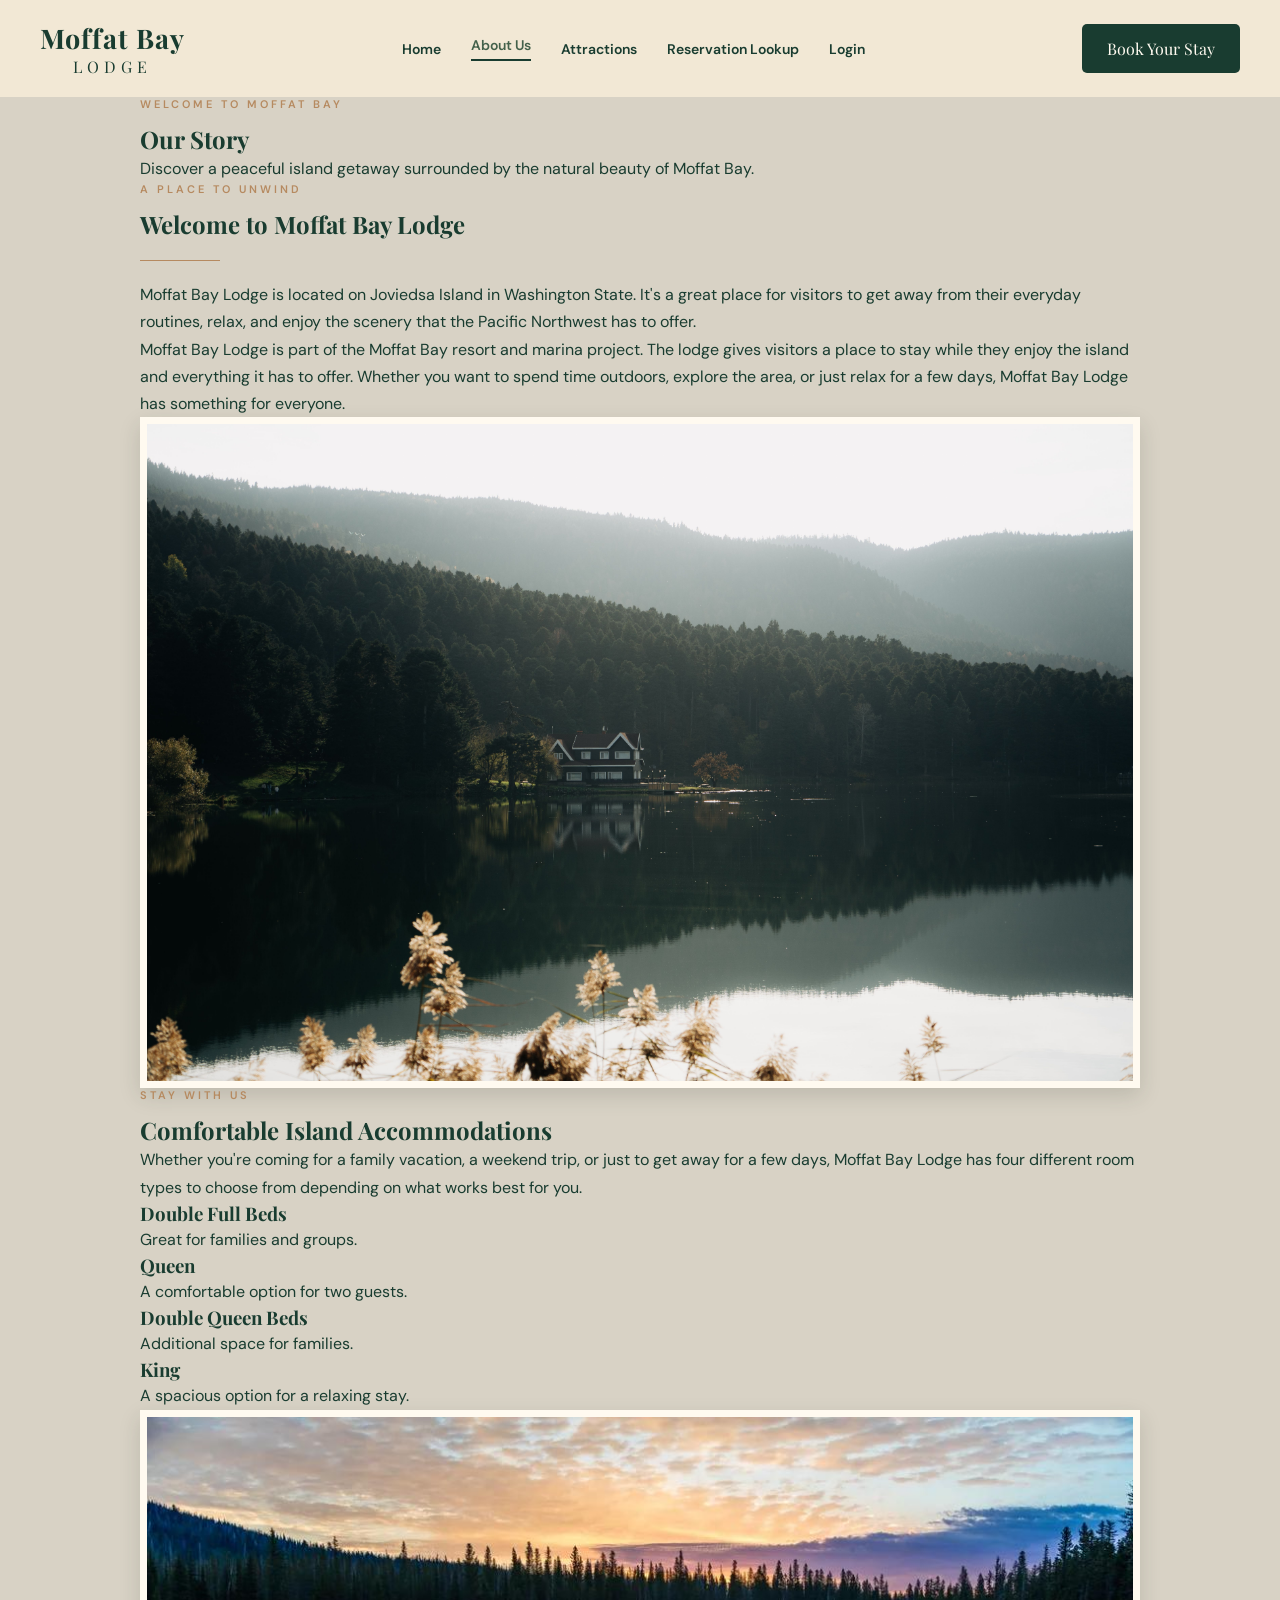
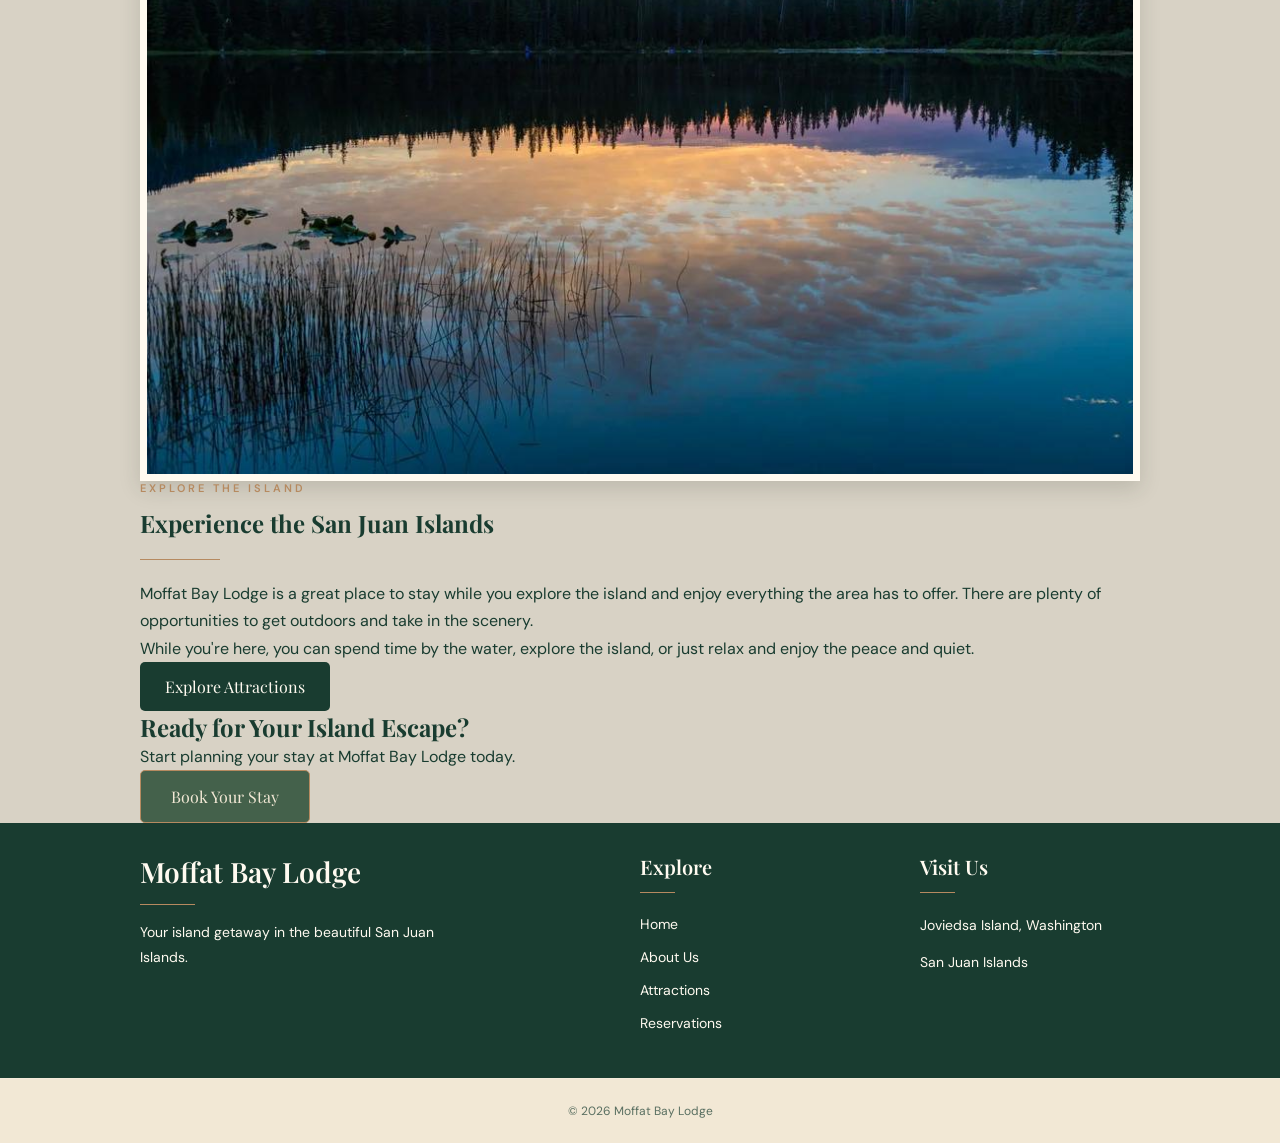
==== MoffatBay/about.html @ a5c0e3c9 "Added the about page" ====
<!DOCTYPE html>
<html lang="en">
<head>
    <meta charset="UTF-8">
    <meta name="viewport"
          content="width=device-width, initial-scale=1.0">

    <title>About Us | Moffat Bay Lodge</title>

    <!-- Website fonts copied from the main page-->
    <link rel="preconnect" href="https://fonts.googleapis.com">
    <link rel="preconnect" href="https://fonts.gstatic.com"
          crossorigin>
    <link href="https://fonts.googleapis.com/css2?family=DM+Sans:wght@400;500;600;700&family=Playfair+Display:wght@400;600;700&display=swap"
          rel="stylesheet">

    <!-- css sheet -->
    <link rel="stylesheet" href="css/style.css">

    
</head>

<body>

    <!-- Website Header -->
    <header class="site-header">
        <div class="header-container">

            <a href="index.html" class="site-logo">
                <span class="logo-main">Moffat Bay</span>
                <span class="logo-sub">LODGE</span>
            </a>

            <button id="menuToggle"
                    class="menu-toggle"
                    aria-label="Toggle navigation"
                    aria-expanded="false"
                    aria-controls="mainNav">
                <span></span>
                <span></span>
                <span></span>
            </button>

            <nav id="mainNav" class="main-nav">
                <a href="index.html">Home</a>
                <a href="about.html" class="active"
                   aria-current="page">About Us</a>
                <a href="attractions.html">Attractions</a>
                <a href="lookup.html">Reservation Lookup</a>
                <a href="login.html">Login</a>
            </nav>

            <a href="reservation-test/reservation.html"
               class="btn btn-primary">Book Your Stay</a>

        </div>
    </header>

    <main>

        <!-- About Us Hero -->
        <section class="about-hero">
            <div class="content-container">
                <span class="section-eyebrow">
                    Welcome to Moffat Bay
                </span>

                <h1>Our Story</h1>

                <p>
                    Discover a peaceful island getaway
                    surrounded by the natural beauty of
                    Moffat Bay.
                </p>
            </div>
        </section>

        <!-- Introduction section -->
        <section class="about-introduction">
            <div class="content-container about-layout">

                <div class="about-text">
                    <span class="section-eyebrow">
                        A Place to Unwind
                    </span>

                    <h2>Welcome to Moffat Bay Lodge</h2>

                    <div class="section-divider"></div>

                    <p>
                        Moffat Bay Lodge is located on Joviedsa Island in Washington State. 
                        It's a great place for visitors to get away from their everyday routines, relax, and enjoy the scenery that the Pacific Northwest has to offer.
                    </p>

                    <p>
                        Moffat Bay Lodge is part of the Moffat Bay resort and marina project. 
                        The lodge gives visitors a place to stay while they enjoy the island and everything it has to offer. 
                        Whether you want to spend time outdoors, explore the area, or just relax for a few days, Moffat Bay Lodge has something for everyone.
                    </p>
                </div>

                <div class="about-image">
                    <img src="images/lodge-hero.jpg"
                         alt="Moffat Bay Lodge surrounded by nature"
                         class="photo-frame">
                </div>

            </div>
        </section>

        <!-- Accommodations -->
        <section class="about-accommodations">
            <div class="content-container">

                <span class="section-eyebrow">
                    Stay With Us
                </span>

                <h2>Comfortable Island Accommodations</h2>

                <p>
                   Whether you're coming for a family vacation, 
                   a weekend trip, or just to get away for a few days, 
                   Moffat Bay Lodge has four different room types to choose from depending on what works best for you.
                </p>

                <div class="about-room-list">
                    <article>
                        <h3>Double Full Beds</h3>
                        <p>Great for families and groups.</p>
                    </article>

                    <article>
                        <h3>Queen</h3>
                        <p>A comfortable option for two guests.</p>
                    </article>

                    <article>
                        <h3>Double Queen Beds</h3>
                        <p>Additional space for families.</p>
                    </article>

                    <article>
                        <h3>King</h3>
                        <p>A spacious option for a relaxing stay.</p>
                    </article>
                </div>

            </div>
        </section>

        <!-- Island Experience -->
        <section class="about-experience">
            <div class="content-container about-layout">

                <div class="about-image">
                    <img src="images/lodge-sunset.jpg"
                         alt="Sunset near Moffat Bay Lodge"
                         class="photo-frame">
                </div>

                <div class="about-text">
                    <span class="section-eyebrow">
                        Explore the Island
                    </span>

                    <h2>Experience the San Juan Islands</h2>

                    <div class="section-divider"></div>

                    <p>
                        Moffat Bay Lodge is a great place to stay while you explore the island and enjoy everything the area has to offer. 
                        There are plenty of opportunities to get outdoors and take in the scenery.
                    </p>

                    <p>
                        While you're here, you can spend time by the water, explore the island, or just relax and enjoy the peace and quiet.
                    </p>

                    <a href="attractions.html"
                       class="btn btn-primary">
                        Explore Attractions
                    </a>
                </div>

            </div>
        </section>

        <!-- Reservation Call to Action -->
        <section class="about-cta">
            <div class="content-container">
                <h2>Ready for Your Island Escape?</h2>

                <p>
                    Start planning your stay at
                    Moffat Bay Lodge today.
                </p>

                <a href="reservation-test/reservation.html"
                   class="btn btn-accent">
                    Book Your Stay
                </a>
            </div>
        </section>

    </main>

    <!-- Footer -->
    <footer class="site-footer">
        <div class="content-container footer-container">

            <div class="footer-brand">
                <h2>Moffat Bay Lodge</h2>
                <p>
                    Your island getaway in the
                    beautiful San Juan Islands.
                </p>
            </div>

            <div class="footer-nav">
                <h3>Explore</h3>
                <ul>
                    <li><a href="index.html">Home</a></li>
                    <li><a href="about.html">About Us</a></li>
                    <li><a href="attractions.html">Attractions</a></li>
                    <li><a href="reservation-test/reservation.html">
                        Reservations
                    </a></li>
                </ul>
            </div>

            <div class="footer-contact">
                <h3>Visit Us</h3>
                <p>Joviedsa Island, Washington</p>
                <p>San Juan Islands</p>
            </div>

        </div>

        <div class="footer-bottom">
            <p>&copy; 2026 Moffat Bay Lodge</p>
        </div>
    </footer>

    <!-- Navigation JavaScript -->
    <script src="js/shared.js"></script>

</body>
</html>
---- MoffatBay/css/style.css ----
/* =========================================
   GLOBAL COLORS/TEXT/ETC
========================================= */

:root {
    --forest: #193C30;
    --moss: #44614B;
    --parchment: #F2E8D5;
    --driftwood: #B68A60;
    --bay-blue: #263E49;
    --text-muted: #3e4b40;
    --text-secondary: #786e60;
    --font-heading: 'Playfair Display', Georgia, serif;
    --font-body: 'DM Sans', Arial, sans-serif;
    --cream: #fffaf0;
    --paper-note: #fff8e9;
    --hero-text: #fff9ed;
    --text-gold: #d9b98b;
    --content-width: 1400px;
    --button-radius: 5px;
    --shadow-photo: 0 8px 20px rgba(36, 45, 35, 0.15);
}

/* =========================================
   GLOBAL VARIABLES
========================================= */

* {
    margin: 0;
    padding: 0;
    box-sizing: border-box;
}
body {
    font-family: var(--font-body);
    background-color: var(--parchment);
    color: var(--forest);
}
p {
    line-height: 1.7;
}

/* shared heading variables */
h1, h2, h3, h4, h5, h6 {
    font-family: var(--font-heading);
    color: var(--forest);
}
a {
    text-decoration: none;
    color: inherit;
}

/* reusable section */
.content-container {
    width: 90%;
    max-width: 1000px;
    margin: 0 auto;
}

/* shared decoration */
.torn-edge {
    background-repeat: no-repeat;
    background-size: 100% 100%;
    pointer-events: none;
}
.section-eyebrow {
    display: block;
    margin-bottom: 12px;
    font-size: 11px;
    font-weight: 600;
    letter-spacing: 3px;
    text-transform: uppercase;
    color: var(--driftwood);
}
.section-divider {
    width: 80px;
    height: 1px;
    margin: 20px 0;
    background-color: var(--driftwood);
}

/* shared photo settings*/
.photo-frame,
.room-card,
.adventure-polaroid {
    box-shadow: var(--shadow-photo);
}
.photo-frame {
    display: block;
    width: 100%;
    object-fit: cover;
    border: 7px solid var(--cream);
}

/* =========================================
   HEADER AND NAVIGATION
========================================= */

.site-header {
    background-color: var(--parchment);
    width: 100%;
    padding: 20px 40px;
    position: sticky;
    top: 0;
    z-index: 1000;
}

.header-container {
    max-width: var(--content-width);
    margin: 0 auto;
    display: flex;
    align-items: center;
    justify-content: space-between;
    gap: 30px;
}

/* logo */
.site-logo {
    display: flex;
    flex-direction: column;
    align-items: center;
    flex-shrink: 0;
    font-family: var(--font-heading);
    color: var(--forest);
}
.logo-main {
    font-size: 27px;
    font-weight: 700;
    letter-spacing: 1px;
}
.logo-sub {
    font-size: 16px;
    letter-spacing: 5px;
}

/* navigation */
.main-nav {
    display: flex;
    align-items: center;
    gap: 30px;
}
.main-nav a {
    font-size: 14px;
    font-weight: 600;
    transition: color 0.2s ease;
}
.main-nav a:hover,
.main-nav a.active {
    color: var(--moss);
}
.main-nav a.active {
    border-bottom: 2px solid var(--forest);
    padding-bottom: 5px;
}

/* shared button variables*/
.btn {
    display: inline-block;
    font-family: var(--font-heading);
    font-size: 16px;
    border: none;
    border-radius: var(--button-radius);
    transition: background-color 0.2s ease;
    padding: 14px 25px;
    cursor: pointer;
}
.btn-primary {
    background-color: var(--forest);
    color: var(--cream);
}
.btn-primary:hover {
    background-color: var(--moss);
}


/* accent button */
.btn-accent {
    padding: 15px 30px;
    background-color: var(--moss);
    color: var(--parchment);
    border: 1px solid var(--driftwood);
}
.btn-accent:hover {
    background-color: var(--forest);
    color: var(--parchment);
}
.btn-compact {
    padding: 14px 22px;
    font-size: 15px;
}

/* nav for mobile */
.menu-toggle {
    display: none;
    flex-direction: column;
    justify-content: center;
    align-items: center;
    gap: 5px;
    padding: 10px;
    border: none;
    background: transparent;
    cursor: pointer;
}
.menu-toggle span {
    display: block;
    width: 25px;
    height: 3px;
    background-color: var(--forest);
    border-radius: 2px;
    transition: transform 0.25s ease, opacity 0.25s ease;
}
.menu-toggle:focus-visible {
    outline: 2px solid var(--forest);
    outline-offset: 4px;
    border-radius: 4px;
}


/* =========================================
   RESPONSIVE HEADER
========================================= */

@media (max-width: 900px) {
    .site-header {
        padding: 20px;
    }
    .header-container {
        flex-wrap: nowrap;
    }
    .header-container > .btn {
        display: none;
    }
    .menu-toggle {
        display: flex;
    }
    .menu-toggle[aria-expanded="true"] span:nth-child(1) {
        transform: translateY(8px) rotate(45deg);
    }
    .menu-toggle[aria-expanded="true"] span:nth-child(2) {
        opacity: 0;
    }
    .menu-toggle[aria-expanded="true"] span:nth-child(3) {
        transform: translateY(-8px) rotate(-45deg);
    }
    .main-nav {
        display: none;
        position: absolute;
        top: 100%;
        left: 0;
        width: 100%;
        padding: 20px;
        background-color: var(--parchment);
        box-shadow: var(--shadow-photo);
        flex-direction: column;
        align-items: center;
        gap: 20px;
    }
    .main-nav.is-open {
        display: flex;
    }
}


/* =========================================
   HERO SECTION
========================================= */

.hero {
    min-height: 570px;
    display: flex;
    align-items: center;
    position: relative;
    overflow: hidden;
    background-color: var(--forest);
    background-image:
        linear-gradient(
            90deg,
            rgba(12, 43, 33, 0.96) 0%,
            rgba(12, 43, 33, 0.85) 25%,
            rgba(12, 43, 33, 0.35) 55%,
            rgba(12, 43, 33, 0.05) 100%
        ),
        url("../images/lodge-hero.jpg");

    background-size: cover;
    background-position: center center;
    background-repeat: no-repeat;
}
.hero-content {
    position: relative;
    z-index: 1;
    width: min(90%, 1200px);
    margin: 0 auto;
    padding: 70px 0;
    color: var(--hero-text);
    text-align: center;
}
.hero-eyebrow {
    display: block;
    font-family: var(--font-body);
    font-style: normal;
    font-size: 15px;
    font-weight: 500;
    letter-spacing: 7px;
    text-transform: uppercase;
    color: var(--text-gold);
    margin-bottom: 10px;
}
.hero h1 {
    font-size: clamp(44px, 5vw, 76px);
    line-height: 1.1;
    margin-bottom: 22px;
    color: var(--hero-text);
}
.hero p {
    max-width: 620px;
    margin: 0 auto 28px;
    font-size: clamp(16px, 1.7vw, 21px);
}

@media (max-width: 650px) {
    .hero {
        min-height: 520px;
        background-size: cover, auto 100%;
        background-position: center, 65% center;
    }
    .hero-content {
        padding: 60px 0;
    }
    .hero p {
        max-width: 340px;
    }
    .hero-eyebrow {
        font-size: 11px;
        letter-spacing: 3px;
    }
}

/* =========================================
   TORN PAGE LOOK WITH SVG
========================================= */

.hero::after {
    content: "";
    position: absolute;
    bottom: -1px;
    left: 0;
    width: 100%;
    height: 100px;
    background-image: url("../images/paper-tear.svg");
    background-repeat: no-repeat;
    background-size: 100% 100%;
    z-index: 2;
    pointer-events: none;
}

/* =========================================
   LODGE HIGHLIGHTS
========================================= */

.lodge-highlights {
    background-color: var(--parchment);
    padding: 40px 30px 50px;
}
.highlights-container {
    max-width: 1250px;
    margin: 0 auto;
    display: grid;
    grid-template-columns: repeat(4, minmax(0, 1fr));
}
.highlight-item {
    display: flex;
    align-items: center;
    justify-content: center;
    gap: 14px;
    padding: 15px 12px;
    min-width: 0;
}
.highlight-item:not(:last-child) {
    border-right: 1px solid rgba(68, 97, 75, 0.3);
}
.highlight-icon {
    flex-shrink: 0;
    width: 62px;
    height: 62px;
    color: var(--forest);
}
.highlight-icon img {
    display: block;
    width: 100%;
    height: 100%;
}
.highlight-text h3 {
    font-size: 15px;
    font-weight: 600;
    line-height: 1.35;
    text-transform: uppercase;
    margin-bottom: 6px;
}
.highlight-text p {
    font-size: 13px;
    line-height: 1.5;
    color: var(--text-secondary);
}

/* responsive tablet */
@media (max-width: 1000px) {
    .highlights-container {
        grid-template-columns: repeat(2, minmax(0, 1fr));
        row-gap: 20px;
    }
    .highlight-item:nth-child(2) {
        border-right: none;
    }
}

/* responsive mobile */
@media (max-width: 600px) {
    .highlights-container {
        grid-template-columns: 1fr;
    }
    .highlight-item {
        justify-content: flex-start;
        padding: 15px 10px;
        border-right: none !important;
        border-bottom: 1px solid rgba(68, 97, 75, 0.2);
    }
    .highlight-item:last-child {
        border-bottom: none;
    }
    .lodge-highlights {
        padding: 30px 25px 10px;
    }
}


/* =========================================
   ABOUT SECTION
========================================= */

.about-preview {
    background-color: var(--parchment);
    padding: 45px 35px 45px;
}
.about-preview-container {
    max-width: var(--content-width);
    margin: 0 auto;
    display: grid;
    grid-template-columns: 1.15fr 1fr;
    align-items: center;
    gap: clamp(45px, 7vw, 110px);
}

/* Featured lodge photo with an overlapping scrapbook note */
.about-photo-feature {
    position: relative;
    min-width: 0;
    margin: 10px 25px 30px 5px;
    transform: rotate(-2deg);
}
/* Shared translucent scrapbook tape */
.about-photo-feature::before,
.adventure-polaroid::before {
    content: "";
    position: absolute;
    top: -12px;
    left: 50%;
    height: 25px;
    background: rgba(218, 200, 171, 0.65);
    box-shadow: 0 1px 3px rgba(36, 45, 35, 0.12);
    transform: translateX(-50%) rotate(-7deg);
    pointer-events: none;
}

/* Scrapbook tape on About photo */
.about-photo-feature::before {
    width: 75px;
    z-index: 3;
}
/* Keep the handwritten note on top */
.about-photo-feature .photo-note {
    right: -20px;
    bottom: -30px;
    transform: rotate(6deg);
    z-index: 2;
}
.about-photo-feature .photo-frame {
    height: 340px;
}

/* Center Content */

.about-preview-content {
    position: relative;
    padding: 10px 0;
    isolation: isolate;
}
.about-preview-content h2,
.adventures-intro h2 {
    font-size: clamp(28px, 2.8vw, 42px);
    line-height: 1.15;
    font-weight: 600;
}
.text-description {
    font-size: 14px;
    line-height: 1.8;
    color: var(--text-muted);
    margin-bottom: 25px;
}

/* photo note */
.photo-note {
    position: absolute;
    padding: 18px 25px;
    text-align: center;
    background-color: var(--paper-note);
    box-shadow: 0 5px 15px rgba(36, 45, 35, 0.15);

    transform: rotate(-5deg);
}
.photo-note span {
    display: block;
    font-family: 'Caveat', cursive;
    font-size: 34px;
    font-weight: 600;
    line-height: 0.95;
    color: var(--forest);
}
.photo-note small {
    display: block;
    margin-top: 10px;
    font-size: 9px;
    letter-spacing: 2px;
    color: var(--driftwood);
}

/* ========================================
   ACCOMMODATIONS
======================================== */

.accommodations-torn-edge {
    height: 100px;
    background-image: url("../images/forest-tear.svg");
    background-size: auto 100%;
    position: relative;
}
.accommodations-torn-edge::after {
    content: "";
    position: absolute;
    inset: 0;
    background: url("../images/forest-tear.svg") center / auto 100% no-repeat;
    z-index: 2;
    pointer-events: none;
}
.accommodations-forest {
    position: absolute;
    bottom: 20px;
    left: 0;
    width: 100%;
    height: 180px;
    background-image: url("../images/decorations/forest-line.svg");
    background-repeat: no-repeat;
    background-size: auto 180px;
    background-position: center bottom;
    pointer-events: none;
}
.accommodations-preview {
    scroll-margin-top: 100px;
    position: relative;
    background-color: var(--forest);
    padding: 50px 0 60px;
    isolation: isolate;
}
.accommodations-intro {
    text-align: center;
    margin-bottom: 40px;
}
.accommodations-intro h2 {
    font-size: clamp(32px, 4vw, 44px);
    font-weight: 600;
    color: var(--cream);
    margin-bottom: 12px;
}
.accommodations-intro p {
    font-size: 15px;
    line-height: 1.7;
    color: var(--parchment);
}
.room-card-image {
    display: block;
    width: 100%;
    aspect-ratio: 4 / 3;
    height: auto;
    object-fit: cover;
}
.room-grid {
    display: grid;
    grid-template-columns: repeat(4, minmax(0, 300px));
    gap: 24px;
    justify-content: center;
    width: 90%;
    max-width: 1272px;
    margin: 0 auto;
}
.room-card {
    background-color: var(--cream);
    padding: 8px;
    width: 100%;
    max-width: 300px;
    border-radius: 2px;

    display: flex;
    flex-direction: column;
}
.room-card-content {
    padding: 14px 12px 10px;
    text-align: center;

    display: flex;
    flex-direction: column;
    flex: 1;
    align-items: center;
}
.room-name {
    display: flex;
    align-items: center;
    justify-content: center;
    line-height: 1.4;
    min-height: 32px;
    font-family: var(--font-body);
    font-size: 10px;
    font-weight: 600;
    letter-spacing: 2px;
    text-transform: uppercase;
    color: var(--driftwood);
    margin-bottom: 8px;
}
.room-card-content h3 {
    font-size: 19px;
    line-height: 1.25;
    min-height: 50px;

    display: flex;
    align-items: center;
    justify-content: center;
}
.room-card-content > p {
    font-family: var(--font-heading);
    font-size: 16px;
    font-weight: 600;
    margin-top: auto;
    margin-bottom: 12px;
}
.room-details-btn {
    margin-top: 0;
}


/* ========================================
   ISLAND ADVENTURES
======================================== */

.adventures-torn-edge {
    height: 100px;
    background-color: var(--parchment);
    background-image: url("../images/forest-tear.svg");
    transform: rotate(180deg);
}
.adventures-preview {
    background-color: var(--parchment);
    padding: 55px 0 60px;
}
.adventures-container {
    display: grid;
    grid-template-columns: 0.8fr 1.7fr;
    align-items: center;
    position: relative;
    isolation: isolate;
}
.adventures-intro {
    text-align: left;
    margin-bottom: 0;
    max-width: 340px;
    position: relative;
    isolation: isolate;
}
.adventures-container::before {
    content: "";
    position: absolute;
    width: 400px;
    height: 400px;
    top: 50%;
    left: 30%;
    transform: translate(-50%, -50%);
    background-image: url("../images/icons/compass.svg");
    background-repeat: no-repeat;
    background-position: center;
    background-size: contain;
    opacity: 0.045;
    z-index: -1;
    pointer-events: none;
}
.adventure-polaroid {
    background-color: var(--cream);
    padding: 8px 8px 14px;
    width: 100%;
    margin: 0;
    transition: transform 0.3s ease, box-shadow 0.3s ease;
    text-align: center;
}

@media (hover: hover) {
    .adventure-polaroid:hover {
        transform: scale(1.06);
        z-index: 5;
        box-shadow: 0 14px 28px rgba(36, 45, 35, 0.22);
    }
}

.adventure-polaroid img {
    display: block;
    width: 100%;
    height: auto;
}
.adventure-polaroid figcaption {
    font-family: 'Caveat', cursive;
    font-size: 22px;
    font-weight: 600;
    line-height: 1.1;
    color: var(--forest);
    padding-top: 8px;
}

.adventures-grid {
    display: grid;
    grid-template-columns: repeat(4, minmax(0, 1fr));
    gap: 8px;
    align-items: center;
}
.adventures-grid .adventure-polaroid {
    position: relative;
    z-index: 1;
}

/* Scrapbook tape on polaroids */
.adventure-polaroid::before {
    width: 65px;
    z-index: 2;
}

/* Small variations between photos */
.adventure-polaroid:nth-child(2)::before {
    transform: translateX(-50%) rotate(6deg);
}
.adventure-polaroid:nth-child(3)::before {
    transform: translateX(-50%) rotate(-4deg);
}
.adventure-polaroid:nth-child(4)::before {
    transform: translateX(-50%) rotate(8deg);
}

/* Tablet: tidy 2x2 polaroids */
@media (min-width: 651px) and (max-width: 1050px) {

    .adventures-container {
        grid-template-columns: minmax(0, 1fr) minmax(0, 1.2fr);
        gap: 30px;
    }

    .adventures-grid {
        grid-template-columns: repeat(2, minmax(0, 1fr));
        gap: 18px;
    }
}

/* ========================================
   BOOK YOUR ESCAPE
======================================== */

.sunset-top-tear {
    height: 100px;
    margin-bottom: -100px;
    position: relative;
    z-index: 1;
    background-image: url("../images/sunset-top-tear.svg");
    transform: rotate(180deg);
}
.booking-cta {
    background-color: var(--forest);
    background-image:
        linear-gradient(
            rgba(12, 43, 33, 0.45),
            rgba(12, 43, 33, 0.65)
        ),
        url("../images/lodge-sunset.jpg");
    background-size: cover;
    background-position: center;
    background-repeat: no-repeat;
    min-height: 420px;
    display: flex;
    align-items: center;
}
.booking-cta-content {
    width: 90%;
    max-width: 700px;
    margin: 0 auto;
    padding: 70px 0;
    text-align: center;
}
.booking-cta-content h2 {
    font-size: clamp(32px, 4vw, 48px);
    font-weight: 600;
    line-height: 1.15;
    color: var(--cream);
    margin-bottom: 20px;
}
.booking-cta-content p {
    max-width: 520px;
    margin: 0 auto 30px;
    font-size: 16px;
    line-height: 1.8;
    color: var(--cream);
}

/* ========================================
   FOOTER
======================================== */

.sunset-footer-tear {
    height: 100px;
    margin-top: -100px;
    position: relative;
    background-image: url("../images/sunset-footer-tear.svg");
    pointer-events: none;
}
.site-footer {
    background-color: var(--forest);
    color: var(--cream);
}
.footer-container {
    display: grid;
    grid-template-columns: 2fr 1fr 1fr;
    gap: 60px;
    padding: 30px 0 45px;
}
.footer-brand h2 {
    font-family: var(--font-heading);
    font-size: 28px;
    font-weight: 600;
    color: var(--cream);
    margin-bottom: 15px;
}
.footer-brand h2::after {
    content: "";
    display: block;
    width: 55px;
    height: 1px;
    margin-top: 14px;
    background-color: var(--driftwood);
}
.footer-nav h3::after,
.footer-contact h3::after {
    content: "";
    display: block;
    width: 35px;
    height: 1px;
    margin-top: 12px;
    background-color: var(--driftwood);
}
.footer-brand p {
    font-size: 14px;
    line-height: 1.8;
    color: var(--cream);
    max-width: 300px;
}
.footer-nav h3,
.footer-contact h3 {
    font-family: var(--font-heading);
    font-size: 20px;
    font-weight: 600;
    color: var(--cream);
    margin-bottom: 20px;
}
.footer-nav ul {
    list-style: none;
    padding: 0;
    margin: 0;
}
.footer-nav li + li {
    margin-top: 12px;
}
.footer-nav a,
.footer-contact a {
    color: var(--cream);
    font-size: 14px;
    text-decoration: none;
    transition: color 0.2s ease;
}
.footer-nav a:hover,
.footer-contact a:hover {
    color: var(--driftwood);
}
.footer-contact p {
    font-size: 14px;
    line-height: 1.8;
    color: var(--cream);
    margin-bottom: 12px;
}
.footer-bottom {
    border-top: 1px solid rgba(255, 255, 255, 0.15);
    padding: 22px 0;
    text-align: center;
    background-color: var(--parchment);
}
.footer-bottom p {
    font-size: 12px;
    color: var(--forest);
    opacity: 0.7;
    margin: 0;
}

/* responsive layout */
@media (max-width: 1050px) {
    .room-grid {
        grid-template-columns: repeat(2, minmax(0, 300px));
    }
    .about-preview-container {
        grid-template-columns: 1fr 1fr;
        gap: 35px;
    }
}
@media (max-width: 650px) {
    .room-grid {
        grid-template-columns: minmax(0, 300px);
    }
    .about-preview {
        padding: 35px 25px 35px;
    }
    .about-preview-container {
        grid-template-columns: 1fr;
        gap: 30px;
    }
    .about-photo-feature .photo-frame {
        height: 250px;
    }
    .about-photo-feature .photo-note {
        padding: 12px 16px;
    }
    .about-photo-feature .photo-note span {
        font-size: 18px;
    }
    .accommodations-preview {
        padding: 25px 0 35px;
    }
    .adventures-torn-edge {
        height: 65px;
    }
    .adventures-container {
        grid-template-columns: 1fr;
        gap: 35px;
    }
    .adventures-container::before {
        width: 300px;
        height: 300px;
        top: 120px;
        left: 70%;
        transform: translate(-50%, -50%);
    }
    .adventures-grid {
        grid-template-columns: repeat(2, minmax(0, 1fr));
        gap: 20px;
    }

    .adventures-preview {
        padding: 45px 0 25px;
    }
    .booking-cta-content {
        padding: 90px 0 70px;
    }
    .footer-container {
        grid-template-columns: 1fr;
        gap: 35px;
        padding: 35px 0;
    }
}

/* ========================================
   ROOM DETAILS POPUP
======================================== */

.room-modal {
    width: min(90%, 470px);
    max-height: 90vh;
    margin: auto;
    padding: 0;
    border: none;
    border-radius: 5px;
    background-color: var(--parchment);
    color: var(--forest);
    box-shadow: 0 20px 60px rgba(0, 0, 0, 0.3);
    overflow-y: auto;
}
.room-modal::backdrop {
    background-color: rgba(12, 30, 24, 0.75);
}
.room-modal-inner {
    position: relative;
}
.room-modal-close {
    position: absolute;
    top: 15px;
    right: 15px;
    z-index: 2;
    width: 38px;
    height: 38px;
    border: none;
    border-radius: 50%;
    background-color: var(--cream);
    color: var(--forest);
    font-size: 26px;
    line-height: 1;
    cursor: pointer;
}
.room-modal-image {
    display: block;
    width: calc(100% - 30px);
    height: 300px;
    margin: 15px 15px 0;
    border-radius: 5px;
    object-fit: cover;
}
.room-modal-content {
    padding: 18px 25px 24px;
    text-align: left;
}
.room-modal-content h2 {
    font-size: clamp(24px, 3vw, 30px);
    line-height: 1.2;
    margin-bottom: 8px;
}
.room-modal-type {
    font-family: var(--font-body);
    font-size: 11px;
    font-weight: 700;
    letter-spacing: 2px;
    text-transform: uppercase;
    color: var(--driftwood);
    margin-bottom: 20px;
}
.room-modal-description {
    max-width: 480px;
    margin: 0 0 20px;
    font-size: 14px;
    line-height: 1.7;
    color: var(--text-muted);
}
.room-modal-features {
    display: grid;
    grid-template-columns: repeat(4, 1fr);
    gap: 10px;
    padding: 12px 0;
    border-top: 1px solid rgba(68, 97, 75, 0.25);
    border-bottom: 1px solid rgba(68, 97, 75, 0.25);
}
.room-modal-feature {
    display: flex;
    flex-direction: column;
    align-items: center;
    justify-content: center;
    gap: 8px;
    padding: 6px 0;
    text-align: center;
    font-size: 12px;
    font-weight: 600;
    line-height: 1.4;
    color: var(--forest);
}
.room-feature-icon {
    display: block;
    width: 36px;
    height: 36px;
    object-fit: contain;
    flex-shrink: 0;
}
.room-modal-price {
    margin: 16px 0 14px;
    font-family: var(--font-heading);
    font-size: 20px;
    font-weight: 600;
    text-align: center;
}
.room-modal-book {
    display: block;
    width: fit-content;
    min-width: 200px;
    margin: 0 auto;
    text-align: center;
}

/* Mobile popup */
@media (max-width: 600px) {
    .room-modal {
        width: 94%;
    }
    .room-modal-image {
        height: 220px;
    }
    .room-modal-content {
        padding: 25px 20px 30px;
    }
    .room-modal-features {
        grid-template-columns: repeat(2, 1fr);
        gap: 20px;
    }
}

/* Centered, fixed-maximum-width website preview */
body { 
    background: #d8d2c5; }
.site-shell { 
    width: 100%; 
    max-width: 1200px; 
    margin-inline: auto; 
    background: var(--parchment); 
    box-shadow: 0 0 45px rgba(25,60,48,.17); 
}
@media (max-width: 1440px) { 
    .site-shell { box-shadow: none; 
    } 
}
/* Mobile layout: centered content, editorial About section */
@media (max-width: 650px) {
    .about-preview-content {
        text-align: left;
    }
    .about-preview-content .section-divider {
        margin-left: 0;
        margin-right: 0;
    }
    .adventures-intro {
        text-align: center;
        margin-inline: auto;
        max-width: 400px;
    }
    .adventures-intro .section-divider {
        margin-left: auto;
        margin-right: auto;
    }
    .footer-container {
        text-align: center;
        gap: 25px;
    }
    .footer-brand p {
        margin-inline: auto;
    }
    .footer-brand h2::after,
    .footer-nav h3::after,
    .footer-contact h3::after {
        margin-left: auto;
        margin-right: auto;
    }
    .footer-nav li + li {
        margin-top: 9px;
    }
}

@media (max-width: 600px) {
    .highlight-item {
        flex-direction: column;
        text-align: center;
        justify-content: center;
        gap: 10px;
        padding: 14px 10px;
    }
    .about-preview {
        padding-bottom: 65px;
    }
}

/* User registration style */

/* Registration Page */

.registration {
    max-width: 500px;
    margin: 50px auto;
    padding: 35px;
    background-color: #ffffff;
    border-radius: 12px;
    box-shadow: 0 4px 15px rgba(0, 0, 0, 0.15);
}

.registration h1 {
    text-align: center;
    color: #234b3d;
    margin-bottom: 10px;
}

.registration > p {
    text-align: center;
    margin-bottom: 25px;
}

#registrationForm {
    display: flex;
    flex-direction: column;
    gap: 10px;
}

#registrationForm label {
    font-weight: bold;
    color: #234b3d;
    margin-top: 8px;
}

#registrationForm input {
    width: 100%;
    box-sizing: border-box;
    padding: 12px;
    border: 1px solid #aaa;
    border-radius: 6px;
    font-size: 16px;
}

#registrationForm input:focus {
    outline: 2px solid #39775e;
    border-color: #39775e;
}

#registrationForm button {
    margin-top: 20px;
    padding: 14px;
    background-color: #234b3d;
    color: white;
    border: none;
    border-radius: 6px;
    font-size: 16px;
    font-weight: bold;
    cursor: pointer;
}

#registrationForm button:hover {
    background-color: #39775e;
}

#regStatus {
    margin-top: 10px;
}

#regStatus.is-error {
    color: #b42318;
}

#regStatus.is-success {
    color: #17633e;
}

@media (max-width: 600px) {
    .registration {
        margin: 20px 15px;
        padding: 20px;
    }
}
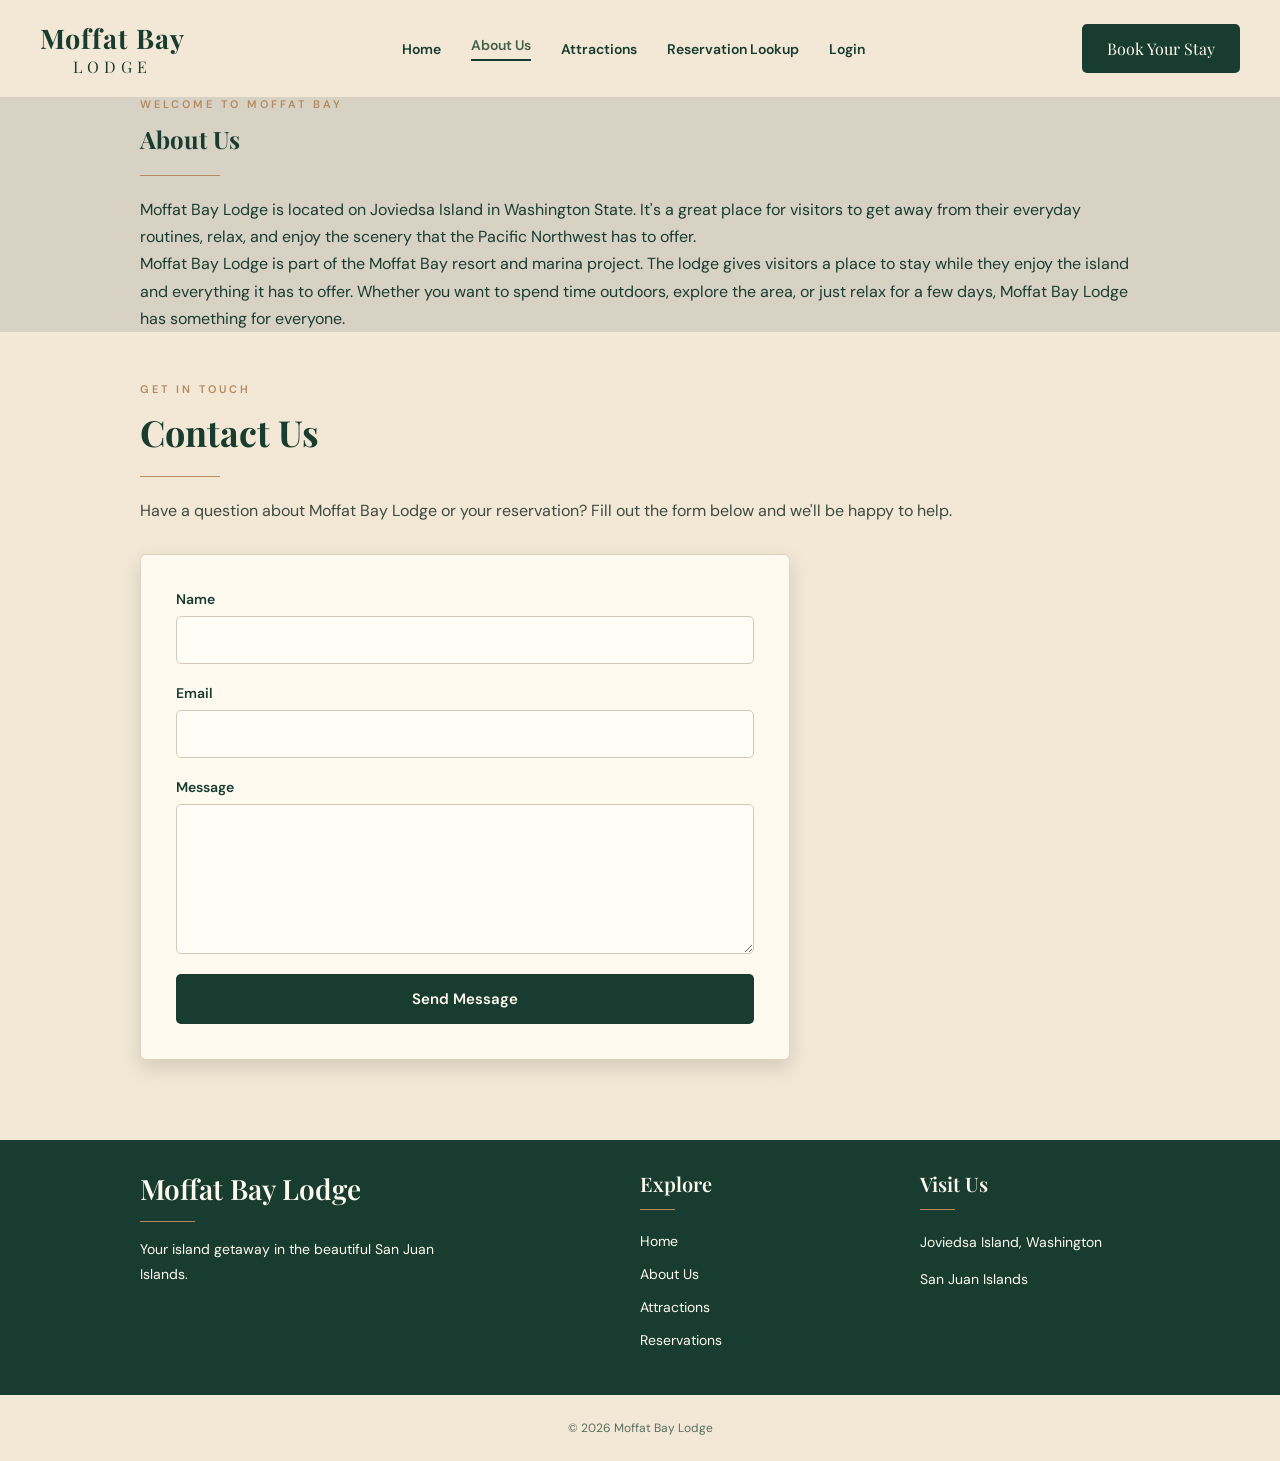
==== commit 9a8add8c: "About and contact us page setup" ====
--- a/MoffatBay/about.html
+++ b/MoffatBay/about.html
@@ -17,7 +17,7 @@
 
     <!-- css sheet -->
     <link rel="stylesheet" href="css/style.css">
-
+    <link rel="stylesheet" href="css/about.css">
     
 </head>
 
@@ -59,193 +59,143 @@
 
     <main>
 
-        <!-- About Us Hero -->
-        <section class="about-hero">
-            <div class="content-container">
-                <span class="section-eyebrow">
-                    Welcome to Moffat Bay
-                </span>
-
-                <h1>Our Story</h1>
-
-                <p>
-                    Discover a peaceful island getaway
-                    surrounded by the natural beauty of
-                    Moffat Bay.
-                </p>
-            </div>
-        </section>
-
-        <!-- Introduction section -->
-        <section class="about-introduction">
-            <div class="content-container about-layout">
-
-                <div class="about-text">
-                    <span class="section-eyebrow">
-                        A Place to Unwind
-                    </span>
-
-                    <h2>Welcome to Moffat Bay Lodge</h2>
-
-                    <div class="section-divider"></div>
-
-                    <p>
-                        Moffat Bay Lodge is located on Joviedsa Island in Washington State. 
-                        It's a great place for visitors to get away from their everyday routines, relax, and enjoy the scenery that the Pacific Northwest has to offer.
-                    </p>
-
-                    <p>
-                        Moffat Bay Lodge is part of the Moffat Bay resort and marina project. 
-                        The lodge gives visitors a place to stay while they enjoy the island and everything it has to offer. 
-                        Whether you want to spend time outdoors, explore the area, or just relax for a few days, Moffat Bay Lodge has something for everyone.
-                    </p>
+       
+<main class="about-main">
+
+    <!-- About Us Section -->
+    <section class="about-simple">
+        <div class="content-container">
+
+            <span class="section-eyebrow">
+                Welcome to Moffat Bay
+            </span>
+
+            <h1>About Us</h1>
+
+            <div class="section-divider"></div>
+
+            <p>
+                Moffat Bay Lodge is located on Joviedsa Island
+                in Washington State. It's a great place for
+                visitors to get away from their everyday
+                routines, relax, and enjoy the scenery that
+                the Pacific Northwest has to offer.
+            </p>
+
+            <p>
+                Moffat Bay Lodge is part of the Moffat Bay
+                resort and marina project. The lodge gives
+                visitors a place to stay while they enjoy
+                the island and everything it has to offer.
+                Whether you want to spend time outdoors,
+                explore the area, or just relax for a few
+                days, Moffat Bay Lodge has something for
+                everyone.
+            </p>
+
+        </div>
+    </section>
+
+    <!-- Contact Us Section -->
+    <section class="contact-simple">
+        <div class="content-container">
+
+            <span class="section-eyebrow">
+                Get in Touch
+            </span>
+
+            <h2>Contact Us</h2>
+
+            <div class="section-divider"></div>
+
+            <p>
+                Have a question about Moffat Bay Lodge or
+                your reservation? Fill out the form below
+                and we'll be happy to help.
+            </p>
+
+            <form id="contactForm">
+
+                <div class="contact-field">
+                    <label for="contactName">Name</label>
+                    <input type="text"
+                           id="contactName"
+                           name="name"
+                           required>
                 </div>
 
-                <div class="about-image">
-                    <img src="images/lodge-hero.jpg"
-                         alt="Moffat Bay Lodge surrounded by nature"
-                         class="photo-frame">
+                <div class="contact-field">
+                    <label for="contactEmail">Email</label>
+                    <input type="email"
+                           id="contactEmail"
+                           name="email"
+                           required>
                 </div>
 
-            </div>
-        </section>
-
-        <!-- Accommodations -->
-        <section class="about-accommodations">
-            <div class="content-container">
-
-                <span class="section-eyebrow">
-                    Stay With Us
-                </span>
-
-                <h2>Comfortable Island Accommodations</h2>
-
-                <p>
-                   Whether you're coming for a family vacation, 
-                   a weekend trip, or just to get away for a few days, 
-                   Moffat Bay Lodge has four different room types to choose from depending on what works best for you.
-                </p>
-
-                <div class="about-room-list">
-                    <article>
-                        <h3>Double Full Beds</h3>
-                        <p>Great for families and groups.</p>
-                    </article>
-
-                    <article>
-                        <h3>Queen</h3>
-                        <p>A comfortable option for two guests.</p>
-                    </article>
-
-                    <article>
-                        <h3>Double Queen Beds</h3>
-                        <p>Additional space for families.</p>
-                    </article>
-
-                    <article>
-                        <h3>King</h3>
-                        <p>A spacious option for a relaxing stay.</p>
-                    </article>
+                <div class="contact-field">
+                    <label for="contactMessage">Message</label>
+                    <textarea id="contactMessage"
+                              name="message"
+                              rows="5"
+                              required></textarea>
                 </div>
 
-            </div>
-        </section>
-
-        <!-- Island Experience -->
-        <section class="about-experience">
-            <div class="content-container about-layout">
-
-                <div class="about-image">
-                    <img src="images/lodge-sunset.jpg"
-                         alt="Sunset near Moffat Bay Lodge"
-                         class="photo-frame">
-                </div>
-
-                <div class="about-text">
-                    <span class="section-eyebrow">
-                        Explore the Island
-                    </span>
-
-                    <h2>Experience the San Juan Islands</h2>
-
-                    <div class="section-divider"></div>
-
-                    <p>
-                        Moffat Bay Lodge is a great place to stay while you explore the island and enjoy everything the area has to offer. 
-                        There are plenty of opportunities to get outdoors and take in the scenery.
-                    </p>
-
-                    <p>
-                        While you're here, you can spend time by the water, explore the island, or just relax and enjoy the peace and quiet.
-                    </p>
-
-                    <a href="attractions.html"
-                       class="btn btn-primary">
-                        Explore Attractions
-                    </a>
-                </div>
-
-            </div>
-        </section>
-
-        <!-- Reservation Call to Action -->
-        <section class="about-cta">
-            <div class="content-container">
-                <h2>Ready for Your Island Escape?</h2>
-
-                <p>
-                    Start planning your stay at
-                    Moffat Bay Lodge today.
-                </p>
-
-                <a href="reservation-test/reservation.html"
-                   class="btn btn-accent">
-                    Book Your Stay
-                </a>
-            </div>
-        </section>
-
-    </main>
-
-    <!-- Footer -->
-    <footer class="site-footer">
-        <div class="content-container footer-container">
-
-            <div class="footer-brand">
-                <h2>Moffat Bay Lodge</h2>
-                <p>
-                    Your island getaway in the
-                    beautiful San Juan Islands.
-                </p>
-            </div>
-
-            <div class="footer-nav">
-                <h3>Explore</h3>
-                <ul>
-                    <li><a href="index.html">Home</a></li>
-                    <li><a href="about.html">About Us</a></li>
-                    <li><a href="attractions.html">Attractions</a></li>
-                    <li><a href="reservation-test/reservation.html">
-                        Reservations
-                    </a></li>
-                </ul>
-            </div>
-
-            <div class="footer-contact">
-                <h3>Visit Us</h3>
-                <p>Joviedsa Island, Washington</p>
-                <p>San Juan Islands</p>
-            </div>
-
-        </div>
-
-        <div class="footer-bottom">
-            <p>&copy; 2026 Moffat Bay Lodge</p>
-        </div>
-    </footer>
-
-    <!-- Navigation JavaScript -->
-    <script src="js/shared.js"></script>
-
+                <button type="submit"
+                        class="btn btn-primary">
+                    Send Message
+                </button>
+
+                <p id="contactStatus"
+                   role="status"
+                   aria-live="polite"></p>
+
+            </form>
+
+        </div>
+    </section>
+
+</main>
+
+<!--Footer for the site -->
+<footer class="site-footer">
+    <div class="content-container footer-container">
+
+        <div class="footer-brand">
+            <h2>Moffat Bay Lodge</h2>
+            <p>
+                Your island getaway in the
+                beautiful San Juan Islands.
+            </p>
+        </div>
+
+        <div class="footer-nav">
+            <h3>Explore</h3>
+            <ul>
+                <li><a href="index.html">Home</a></li>
+                <li><a href="about.html">About Us</a></li>
+                <li><a href="attractions.html">Attractions</a></li>
+                <li><a href="reservation-test/reservation.html">
+                    Reservations
+                </a></li>
+            </ul>
+        </div>
+
+        <div class="footer-contact">
+            <h3>Visit Us</h3>
+            <p>Joviedsa Island, Washington</p>
+            <p>San Juan Islands</p>
+        </div>
+
+    </div>
+
+    <div class="footer-bottom">
+        <p>&copy; 2026 Moffat Bay Lodge</p>
+    </div>
+</footer>
+
+<!-- JavaScript -->
+<script src="js/shared.js"></script>
+<script src="js/contact.js"></script>
 </body>
 </html>
+
--- a/MoffatBay/css/style.css
+++ b/MoffatBay/css/style.css
@@ -1222,7 +1222,7 @@
     font-size: 16px;
 }
 
-#registrationForm input:focus {
+#registrationForm input: focus {
     outline: 2px solid #39775e;
     border-color: #39775e;
 }
@@ -1239,7 +1239,7 @@
     cursor: pointer;
 }
 
-#registrationForm button:hover {
+#registrationForm button: hover {
     background-color: #39775e;
 }
 
@@ -1261,3 +1261,119 @@
         padding: 20px;
     }
 }
+
+/* =========================================
+   LOGGED-IN ACCOUNT NAVIGATION
+========================================= */
+
+.account-nav {
+    position: relative;
+    flex-shrink: 0;
+}
+
+.account-nav-toggle {
+    display: inline-flex;
+    align-items: center;
+    justify-content: center;
+    white-space: nowrap;
+    padding: 8px 0;
+    border: 0;
+    background: transparent;
+    color: var(--forest);
+    font-family: var(--font-body);
+    font-size: 14px;
+    font-weight: 600;
+    cursor: pointer;
+    transition: color 0.2s ease;
+}
+
+.account-nav-toggle: hover,
+.account-nav-toggle[aria-expanded="true"] {
+    color: var(--moss);
+}
+
+.account-nav-toggle:focus-visible,
+.account-nav-dropdown a:focus-visible,
+.account-nav-dropdown button:focus-visible {
+    outline: 2px solid var(--moss);
+    outline-offset: 3px;
+}
+
+.account-nav-dropdown[hidden] {
+    display: none !important;
+}
+
+.account-nav-dropdown {
+    position: absolute;
+    top: calc(100% + 10px);
+    right: 0;
+    z-index: 1100;
+    display: flex;
+    flex-direction: column;
+    gap: 3px;
+    width: max-content;
+    min-width: 210px;
+    padding: 9px;
+    border: 1px solid rgba(68, 97, 75, 0.18);
+    border-radius: 6px;
+    background: var(--paper-note);
+    box-shadow: 0 12px 28px rgba(25, 60, 48, 0.18);
+}
+
+.main-nav .account-nav-dropdown a,
+.account-nav-dropdown button {
+    display: block;
+    width: 100%;
+    padding: 11px 12px;
+    border: 0;
+    border-radius: 4px;
+    background: transparent;
+    color: var(--forest);
+    font-family: var(--font-body);
+    font-size: 13px;
+    font-weight: 500;
+    line-height: 1.35;
+    text-align: left;
+    text-decoration: none;
+    cursor: pointer;
+}
+
+.main-nav .account-nav-dropdown a: hover,
+.account-nav-dropdown button: hover {
+    background: var(--parchment);
+    color: var(--forest);
+}
+
+.account-nav-dropdown button {
+    border-top: 1px solid rgba(68, 97, 75, 0.2);
+    border-radius: 0 0 4px 4px;
+}
+
+.account-nav-dropdown p[role="alert"] {
+    padding: 7px 12px;
+    font-size: 12px;
+    color: #9a3228;
+}
+
+.account-nav-dropdown p[hidden] {
+    display: none;
+}
+
+@media (max-width: 900px) {
+    .account-nav {
+        width: 100%;
+        text-align: center;
+    }
+
+    .account-nav-toggle {
+        width: 100%;
+    }
+
+    .account-nav-dropdown {
+        position: static;
+        width: min(100%, 290px);
+        min-width: 0;
+        margin: 4px auto 0;
+        box-shadow: 0 5px 15px rgba(25, 60, 48, 0.12);
+    }
+}
--- a/MoffatBay/css/about.css
+++ b/MoffatBay/css/about.css
@@ -0,0 +1,146 @@
+
+/* =========================================
+   CONTACT US FORM
+========================================= */
+
+.contact-simple {
+    background-color: var(--parchment);
+    padding: 50px 25px 80px;
+}
+
+.contact-simple h2 {
+    font-size: 36px;
+    margin-bottom: 15px;
+}
+
+.contact-simple > .content-container > p {
+    margin-bottom: 25px;
+    color: var(--text-muted);
+}
+
+/* Contact form card */
+#contactForm {
+    display: flex;
+    flex-direction: column;
+    gap: 20px;
+
+    width: 100%;
+    max-width: 650px;
+    margin: 30px 0 0;
+    padding: 35px;
+
+    background-color: var(--cream);
+    border: 1px solid #e0d2bb;
+    border-radius: 6px;
+    box-shadow: var(--shadow-photo);
+}
+
+/* Each label and input */
+#contactForm .contact-field {
+    display: flex;
+    flex-direction: column;
+    gap: 8px;
+    width: 100%;
+}
+
+/* Field labels */
+#contactForm label {
+    display: block;
+    font-size: 14px;
+    font-weight: 600;
+    color: var(--forest);
+}
+
+/* Textboxes and message area */
+#contactForm input,
+#contactForm textarea {
+    display: block;
+    width: 100%;
+    padding: 13px 15px;
+
+    font-family: var(--font-body);
+    font-size: 15px;
+    color: var(--forest);
+
+    background-color: #fffdf6;
+    border: 1px solid #d5c9b7;
+    border-radius: 5px;
+}
+
+/* Input focus */
+#contactForm input:focus,
+#contactForm textarea:focus {
+    outline: 2px solid var(--moss);
+    outline-offset: 1px;
+}
+
+/* Larger message field */
+#contactForm textarea {
+    min-height: 150px;
+    resize: vertical;
+}
+
+/* Send button */
+#contactForm button {
+    width: 100%;
+    padding: 15px;
+    font-family: var(--font-body);
+    font-size: 15px;
+    font-weight: 600;
+}
+
+/* Submission message */
+#contactStatus {
+    margin: 0;
+    font-size: 14px;
+    color: var(--moss);
+}
+
+#contactStatus:empty {
+    display: none;
+}
+
+/* Mobile styling */
+@media (max-width: 650px) {
+    #contactForm {
+        padding: 22px;
+    }
+
+    .contact-simple h2 {
+        font-size: 30px;
+    }
+}
+
+
+/* Email Preview Page */
+
+.email-preview {
+    background-color: var(--cream);
+    border: 1px solid #e0d2bb;
+    border-radius: 6px;
+    padding: 30px;
+    margin: 30px 0;
+    max-width: 700px;
+    box-shadow: var(--shadow-photo);
+}
+
+.email-preview p {
+    margin-bottom: 15px;
+    color: var(--forest);
+    line-height: 1.7;
+}
+
+.email-preview strong {
+    font-weight: 700;
+}
+
+.email-preview hr {
+    border: none;
+    border-top: 1px solid #d5c9b7;
+    margin: 25px 0;
+}
+
+#previewMessage {
+    white-space: pre-wrap;
+    overflow-wrap: anywhere;
+}
